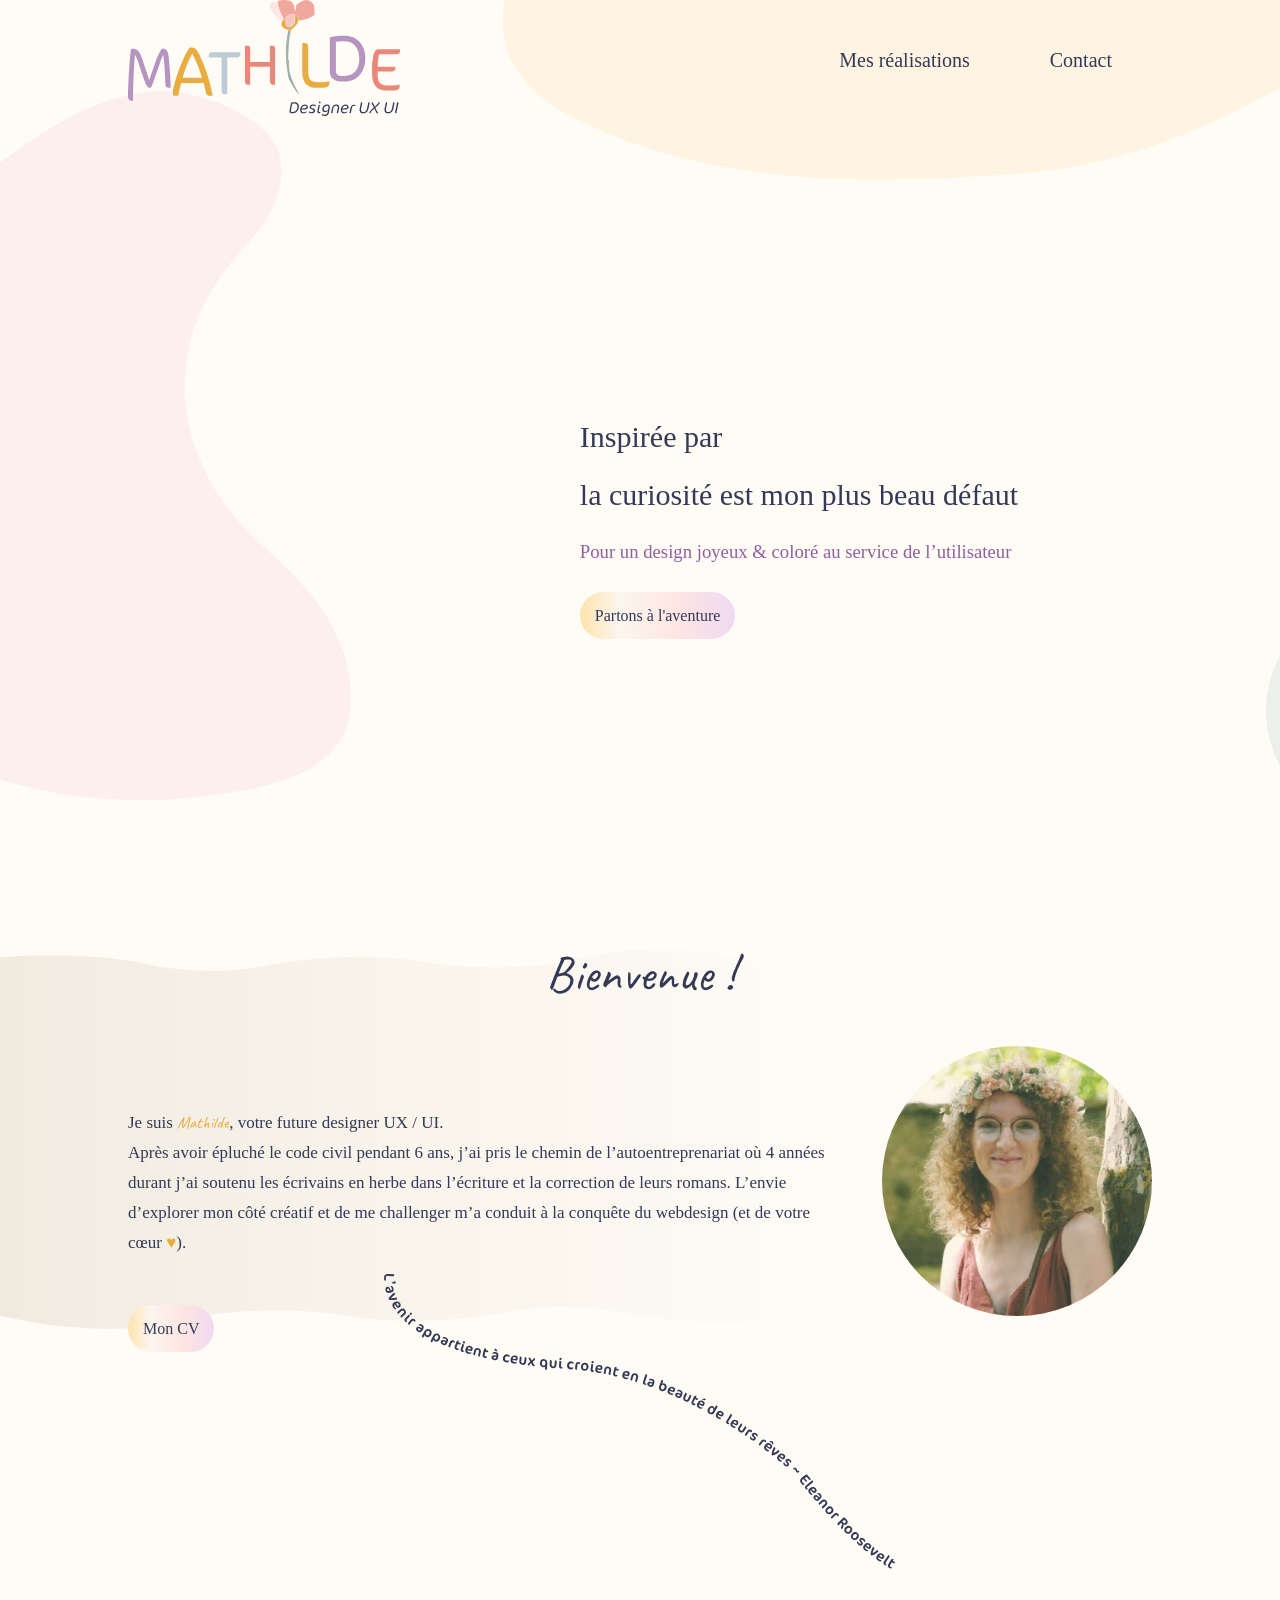
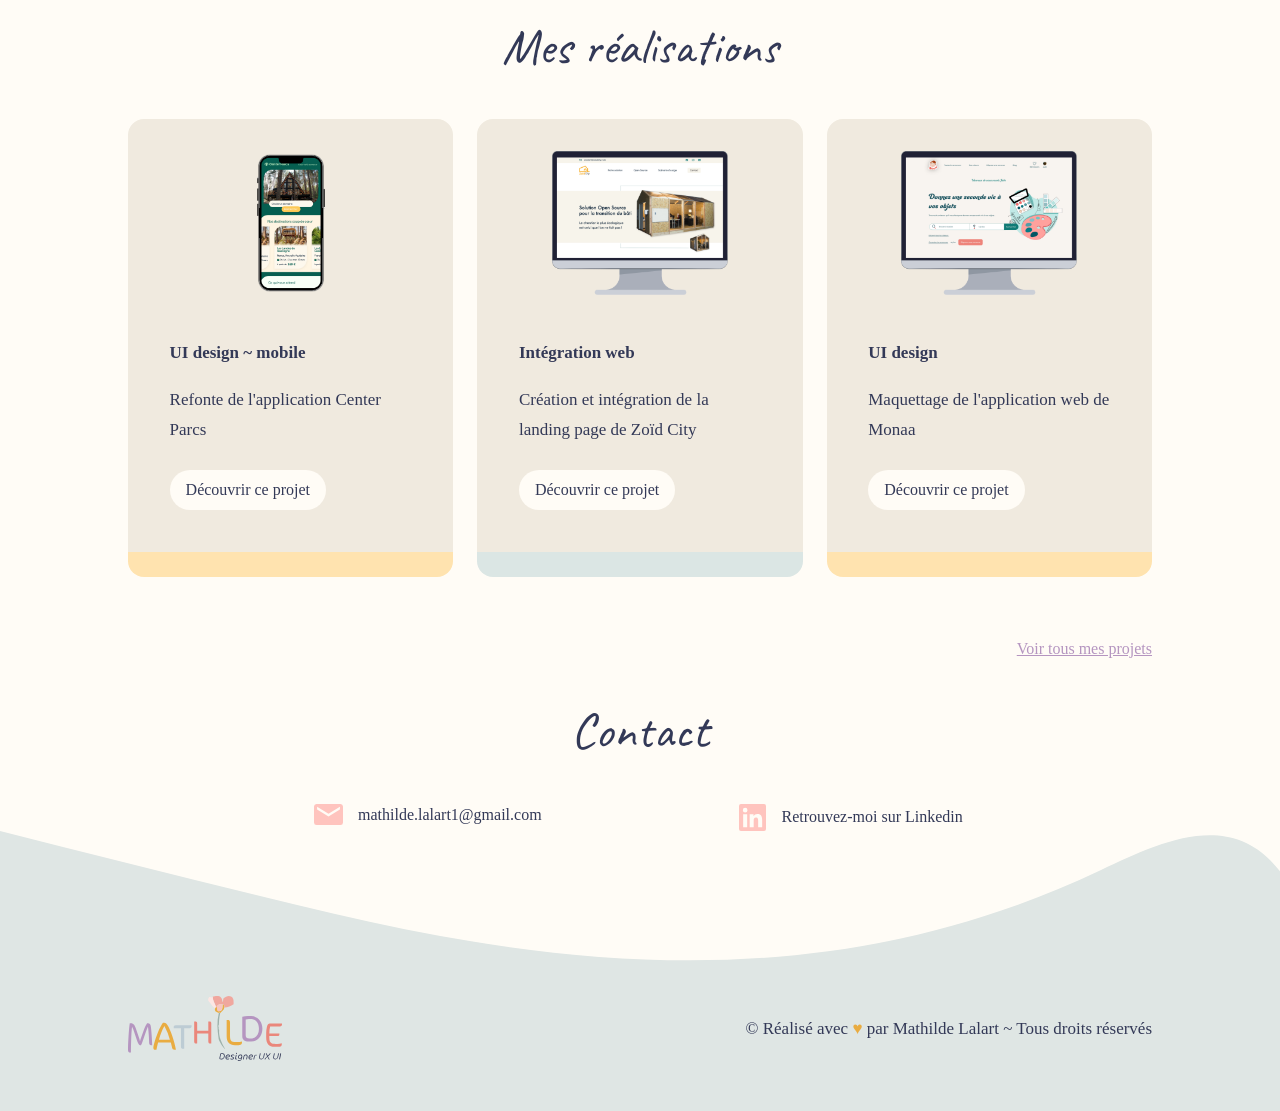
==== index.html @ 8f0af75d "MAJ 12/06" ====
<!DOCTYPE html>
<html lang="fr">

<head>
    <meta charset="UTF-8">
    <meta name="viewport" content="width=device-width, initial-scale=1.0">
    <link rel="stylesheet" href="https://use.typekit.net/kez5ajm.css">
    <link rel="preconnect" href="https://fonts.googleapis.com">
    <link rel="preconnect" href="https://fonts.gstatic.com" crossorigin>
    <link href="https://fonts.googleapis.com/css2?family=Caveat:wght@400;500;600;700&display=swap" rel="stylesheet">
    <link rel="shortcut icon" href="/favicon.ico" type="image/x-icon">
    <link rel="icon" href="/favicon.ico" type="image/x-icon">
    <link rel="stylesheet" href="style.css">
    <title>Mathilde Lalart | UX/UI designer</title>
</head>

<body>

    <section id="header_intro" class="container_padding">
        <header>
            <div>
                <img src="img/Logo.svg" alt="Logo">
            </div>
            <nav>
                <ul id="menu">
                    <li><a href="#realisations">Mes réalisations</a></li>
                    <li><a href="#contact">Contact</a></li>
                </ul>
            </nav>
        </header>

        <div id="intro">
            <div>
                <img id="img_aleatoire" src="" alt="">
            </div>

            <div>
                <h2>Inspirée par
                    <div class="mots_vertical">
                        <span>la nature,</span>
                        <span>mes proches,</span>
                        <span>la mer,</span>
                        <span>mes lectures,</span>
                    </div>
                </h2>
                <h2>la curiosité est mon plus beau défaut</h2>
                <h3>Pour un design joyeux & coloré au service de l’utilisateur</h3>
                <a class="button_main" href="#bienvenue">Partons à l'aventure</a>
            </div>
        </div>
    </section>

    <main>
        <section id="container_presentation">
            <div class="container_padding">
                <h1 id="bienvenue">Bienvenue !</h1>
                <div id="presentation">
                    <div>
                        <p>Je suis <span>Mathilde</span>, votre future designer UX / UI. <br> Après avoir
                            épluché le code civil
                            pendant 6
                            ans, j’ai pris le chemin de l’autoentreprenariat où 4 années durant j’ai soutenu les
                            écrivains
                            en
                            herbe
                            dans l’écriture et la correction de leurs romans. L’envie d’explorer mon côté créatif et
                            de
                            me
                            challenger m’a conduit à la conquête du webdesign (et de votre cœur <span>♥</span>).</p>
                    </div>

                    <div>
                        <img src="img/PPMathilde.svg" alt="photo de profil">
                    </div>

                </div>

                <div>
                    <a class="button_main" href="img/CV_Mathilde_Lalart.pdf">Mon CV</a>
                </div>
            </div>
        </section>

        <section id="citation" class="container_padding">
            <img src="img/Citation.svg" alt="">
        </section>

        <section class="container_padding">
            <h1 id="realisations">Mes réalisations</h1>
            <div class="cards">
                <div class="card card1">
                    <img class="mockup" src="./img/Center_parcs/mockup.png" alt="">
                    <div class="card-content">
                        <div>
                            <p class="titre">UI design ~ mobile</p>
                            <p>Refonte de l'application Center Parcs</p>
                        </div>
                        <a class="button_discover" href="Center_parcs.html">Découvrir ce projet</a>
                    </div>
                </div>

                <div class="card card2">
                    <img class="mockup" src="./img/zoidcity/mockup.png" alt="">
                    <div class="card-content">
                        <div>
                            <p class="titre">Intégration web</p>
                            <p>Création et intégration de la landing page de Zoïd City</p>
                        </div>
                        <a class="button_discover" href="zoid_city.html">Découvrir ce projet</a>
                    </div>
                </div>

                <div class="card card3">
                    <img class="mockup" src="./img/Monaa/mockup.png" alt="">
                    <div class="card-content">
                        <div>
                            <p class="titre">UI design</p>
                            <p>Maquettage de l'application web de Monaa</p>
                        </div>
                        <a class="button_discover" href="monaa.html">Découvrir ce projet</a>
                    </div>
                </div>
            </div>

            <div class="button_allprojects">
                <a href="mesrealisations.html" target="_blank">Voir tous mes projets <img class="arrows"
                        src="img/icons/Chevrons.svg" alt="arrows"></a>
            </div>
        </section>

        <section class="container_padding">
            <h1>Contact</h1>
            <div id="contact">
                <div>
                    <a class="contacter" href="mailto:mathilde.lalart1@gmail.com">
                        <img class="icons" src="img/icons/mail_icon.svg" alt="icone mail">
                        mathilde.lalart1@gmail.com</a>
                </div>
                <div>
                    <a class="contacter" href="https://www.linkedin.com/in/mathilde-lalart"> <img class="icons"
                            src="img/icons/linkedin_icon.svg" alt="icone linkedin">Retrouvez-moi sur Linkedin</a>
                </div>
            </div>
        </section>
    </main>

    <footer class="container_padding">
        <div id="footer">
            <img id="logo_footer" src="img/Logo.svg" alt="Logo">
            <p>&copy; Réalisé avec <span>♥</span> par Mathilde Lalart ~ Tous droits réservés</p>
        </div>
    </footer>

    <script src="animation.js"></script>
</body>

</html>
---- style.css ----
@charset "UTF-8";
/***** VARIABLES *****/
/***** BASE *****/
h1 {
  font-family: "Caveat";
  font-weight: 300;
  font-size: 50px;
  color: #333957;
  text-align: center;
}

p {
  font-family: "ff-cocon-pro";
  font-weight: 300;
  font-size: 17px;
  line-height: 30px;
}

h2 {
  color: #333957;
  font-family: "ff-cocon-pro";
  font-weight: 300;
  font-size: 30px;
}

h3 {
  color: #9060A0;
  font-family: "ff-cocon-pro";
  font-weight: 300;
  line-height: 30px;
  margin-bottom: 40px;
}

span {
  color: #E9AC41;
  font-family: "Caveat";
  font-weight: 300;
}

a {
  text-decoration: none;
  color: #333957;
}
ahover {
  color: #E9AC41;
}

/*Paramètres temps animation des images */
/***** BODY *****/
html {
  scroll-behavior: smooth;
}

body {
  background-color: #FFFCF6;
  color: #333957;
  font-family: "ff-cocon-pro";
  font-weight: 300;
  margin: 0;
}

.container_padding {
  padding-left: 10%;
  padding-right: 10%;
}

/***** BOUTONS *****/
/***** bouton principal (Partons à l'aventure, Mon CV) *****/
.button_main {
  background: linear-gradient(90deg, rgb(255, 227, 175) 0%, rgb(251, 246, 238) 26%, rgb(255, 229, 226) 63%, rgb(238, 218, 242) 100%);
  padding: 15px;
  border-radius: 80px;
  color: #333957;
  text-decoration: none;
}

/***** bouton secondaire: découvrir ce projet (présent sur chaque card - home et page réalisations) *****/
.button_discover {
  background: #FFFCF6;
  border-radius: 80px;
  color: #333957;
  text-decoration: none;
  padding: 0.7rem 1rem;
}
.button_discover:hover {
  background-color: #9DB1AA;
  color: #FAF6EF;
  transition: background-color 0.4s;
}

/***** bouton tertiaire : voir le prototype *****/
.button_tertiary {
  background-color: #FAF6EF;
  border-radius: 80px;
  padding: 0px 30px;
  color: #333957;
  text-decoration: none;
}
.button_tertiary #eye {
  vertical-align: middle;
}
.button_tertiary:hover {
  background-color: #9DB1AA;
  color: #FAF6EF;
  transition: background-color 0.4s;
}

/***** bouton spécial : tous les projets *****/
.button_allprojects {
  margin-top: 30px;
  text-align: end;
}
.button_allprojects a {
  color: #b595c0;
  text-decoration: underline;
  display: inline-block;
  vertical-align: middle;
  position: relative;
}
.button_allprojects .arrows {
  position: absolute;
  top: 50%;
  transform: translateY(-50%);
  opacity: 0;
  transition: opacity 0.3s ease;
  z-index: 1;
  width: 15%;
}
.button_allprojects:hover a {
  color: #333957;
}
.button_allprojects:hover a .arrows {
  opacity: 1;
}

/***** HEADER : valable pour toutes les pages du portfolio *****/
header {
  display: flex;
  justify-content: space-between;
  align-items: center;
  height: 120px;
}
header img {
  width: 70%;
}
header #menu {
  display: flex;
  list-style: none;
  padding: 0;
  margin: 0;
}
header li {
  margin: 40px;
  font-family: "ff-cocon-pro";
  font-weight: 300;
  font-size: 20px;
}

#header_intro {
  background-image: url(./img/Fond_bulles.svg);
  background-repeat: no-repeat;
  background-size: cover;
  height: 100vh;
  display: flex;
  flex-direction: column;
}
#header_intro #intro {
  display: flex;
  align-items: center;
  justify-content: space-around;
  gap: 50px;
  flex-grow: 1;
}
#header_intro #intro img {
  width: 90%;
}

/***** PAGE ACCUEIL *****/
.mots_vertical {
  display: inline;
  text-indent: 8px;
}
.mots_vertical span {
  animation: topToBottom 9s linear infinite 0s;
  -ms-animation: topToBottom 9s linear infinite 0s;
  -webkit-animation: topToBottom 9s linear infinite 0s;
  opacity: 0;
  overflow: hidden;
  position: absolute;
}
.mots_vertical span:nth-child(2) {
  animation-delay: 2.25s;
  -ms-animation-delay: 2.25s;
  -webkit-animation-delay: 2.25s;
}
.mots_vertical span:nth-child(3) {
  animation-delay: 4.5s;
  -ms-animation-delay: 4.5s;
  -webkit-animation-delay: 4.5s;
}
.mots_vertical span:nth-child(4) {
  animation-delay: 6.75s;
  -ms-animation-delay: 6.75s;
  -webkit-animation-delay: 6.75s;
}

@keyframes topToBottom {
  0% {
    opacity: 0;
  }
  5% {
    opacity: 0;
    -webkit-transform: translateY(30px);
  }
  10% {
    opacity: 1;
    -webkit-transform: translateY(0px);
  }
  25% {
    opacity: 1;
    -webkit-transform: translateY(0px);
  }
  30% {
    opacity: 0;
    -webkit-transform: translateY(-29px);
  }
  80% {
    opacity: 0;
  }
  100% {
    opacity: 0;
  }
}
/* Section présentation : fond vague, photo de profil, bouton vers CV, texte à propos */
#container_presentation {
  background-image: url("./img/Fond_bienvenue_web.svg");
  background-size: contain;
  background-repeat: no-repeat;
}
#container_presentation img {
  width: 270px;
}
#container_presentation #presentation {
  display: flex;
  align-items: center;
  gap: 40px;
}

/*Section citation*/
#citation {
  width: 40%;
  margin: auto;
  margin-top: -4rem;
}
#citation img {
  width: 100%;
}

/* Section réalisations : les 3 cards avec les projets principaux */
.background {
  background-image: url(./img/background.png);
  background-repeat: no-repeat;
}

.cards {
  display: flex;
  gap: 1.5rem;
}
.cards .card {
  width: calc(33% - 15px);
  background-color: #F0EADF;
  border-radius: 1rem;
  border-bottom: 25px solid #FFE3AF;
  display: flex;
  flex-direction: column;
  padding: 1rem;
  margin-bottom: 2rem;
}
.cards .card .mockup {
  width: 60%;
  margin: auto;
  margin-top: 1rem;
  margin-bottom: 0;
}
.cards .card.card2 {
  border-color: #DBE6E4;
}
.cards .card.card3 {
  border-color: #FFE3AF;
}
.cards .card .card-content {
  margin: 1.6rem;
  gap: 0.5rem;
  display: flex;
  flex-direction: column;
  align-items: flex-start;
}
.cards .card .card-content .titre_icon {
  display: flex;
  align-items: center;
  gap: 0.7rem;
}
.cards .card .card-content .titre {
  display: flex;
  flex-direction: column;
  gap: 0.5rem;
  font-weight: bold;
}

/* CONTACT*/
#contact {
  display: flex;
  justify-content: space-evenly;
}
#contact .icons {
  width: 12%;
  margin-right: 15px;
}
#contact .contacter {
  display: flex;
  align-items: center;
}

/***** PAGE RÉALISATIONS *****/
.card.card4 {
  border-bottom: 25px solid #EEDAF2;
}
.card.card5 {
  border-bottom: 25px solid #FFE3AF;
}
.card.card6 {
  border-bottom: 25px solid #DBE6E4;
}

/***** PAGE PROJET (valable pour les 6 pages projet) *****/
.frontSection {
  display: flex;
  flex-direction: row;
  align-items: center;
  justify-content: space-around;
  gap: 4rem;
  margin-bottom: 5rem;
}
.frontSection .column {
  width: 50%;
  display: flex;
  flex-direction: column;
  gap: 1rem;
}
.frontSection .imgBox {
  display: flex;
  flex-direction: column;
  align-items: center;
  gap: 3rem;
}

#img_container {
  text-align: center;
}
#img_container img {
  width: 80%;
}

.section_row {
  display: flex;
  flex-direction: row;
  align-items: center;
  gap: 3rem;
}
.section_row .section_column {
  display: flex;
  flex-direction: column;
  align-items: center;
}
.section_row .section_column .card_projet {
  background-color: #FAF6EF;
  border-radius: 15px;
  padding: 1rem 2rem;
}
.section_row .section_column .card_projet .titre_projet {
  font-family: "Caveat";
  font-weight: 300;
  color: #9060A0;
}

/***** PROJETS PROCREATE *****/
#procreate {
  display: flex;
  justify-content: center;
  align-items: center;
  width: 50%;
  margin: auto;
}

/***** FOOTER *****/
footer {
  position: relative;
  background-image: url(./img/footer_background.svg);
  background-repeat: no-repeat;
  background-size: cover;
  height: 280px;
}

#footer {
  display: flex;
  justify-content: space-between;
  align-items: center;
  padding-top: 165px;
}

#logo_footer {
  width: 15%;
}/*# sourceMappingURL=style.css.map */
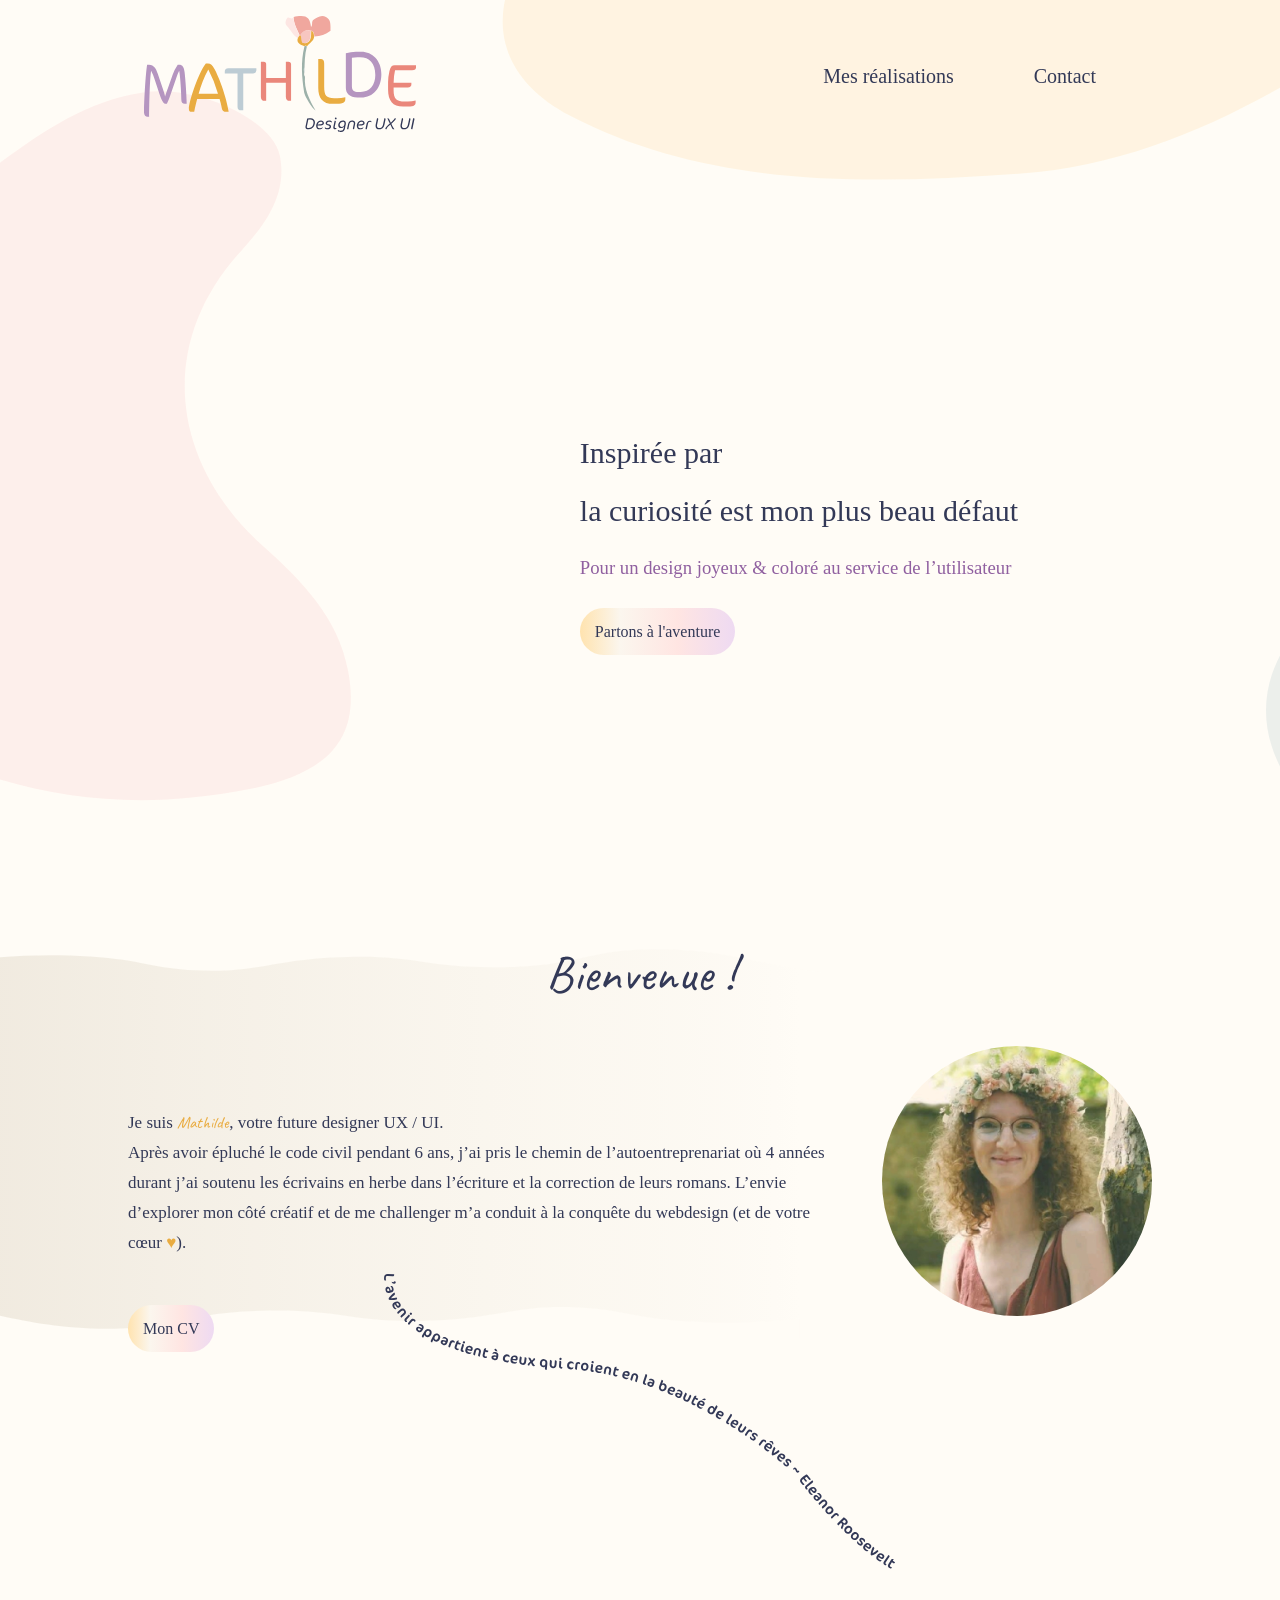
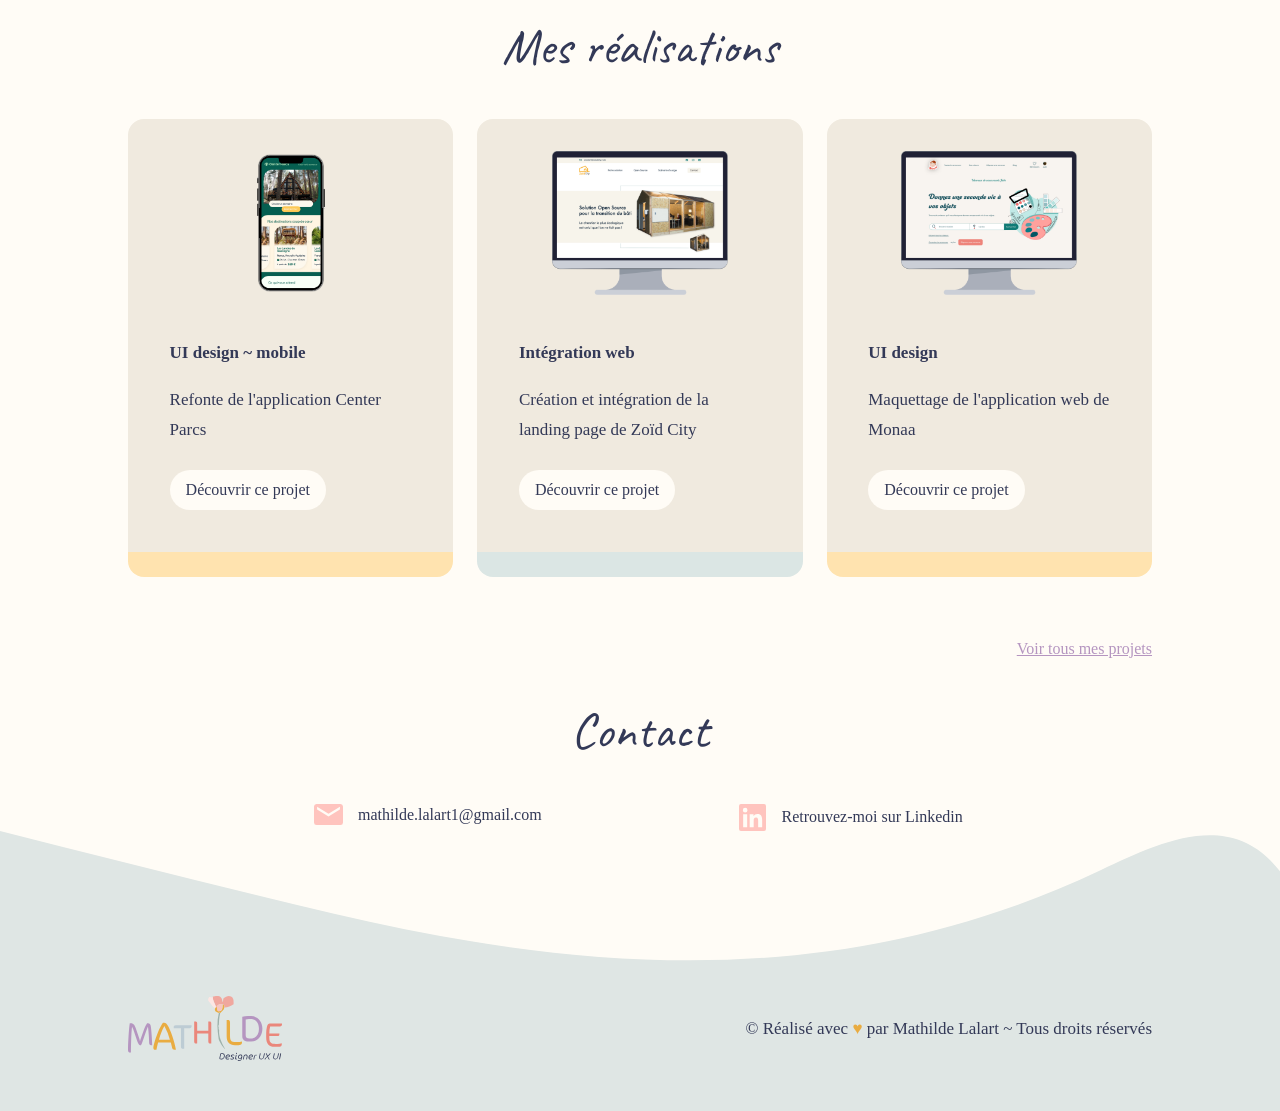
==== commit c213d75a: "maj 21/06" ====
--- a/index.html
+++ b/index.html
@@ -5,11 +5,10 @@
     <meta charset="UTF-8">
     <meta name="viewport" content="width=device-width, initial-scale=1.0">
     <link rel="stylesheet" href="https://use.typekit.net/kez5ajm.css">
-    <link rel="preconnect" href="https://fonts.googleapis.com">
     <link rel="preconnect" href="https://fonts.gstatic.com" crossorigin>
     <link href="https://fonts.googleapis.com/css2?family=Caveat:wght@400;500;600;700&display=swap" rel="stylesheet">
-    <link rel="shortcut icon" href="/favicon.ico" type="image/x-icon">
-    <link rel="icon" href="/favicon.ico" type="image/x-icon">
+    <link rel="shortcut icon" href="img/icons/favicon.ico" type="image/x-icon">
+    <link rel="icon" href="img/icons/favicon.ico" type="image/x-icon">
     <link rel="stylesheet" href="style.css">
     <title>Mathilde Lalart | UX/UI designer</title>
 </head>
--- a/style.css
+++ b/style.css
@@ -139,6 +139,7 @@
   justify-content: space-between;
   align-items: center;
   height: 120px;
+  margin: 1rem;
 }
 header img {
   width: 70%;
@@ -146,7 +147,6 @@
 header #menu {
   display: flex;
   list-style: none;
-  padding: 0;
   margin: 0;
 }
 header li {
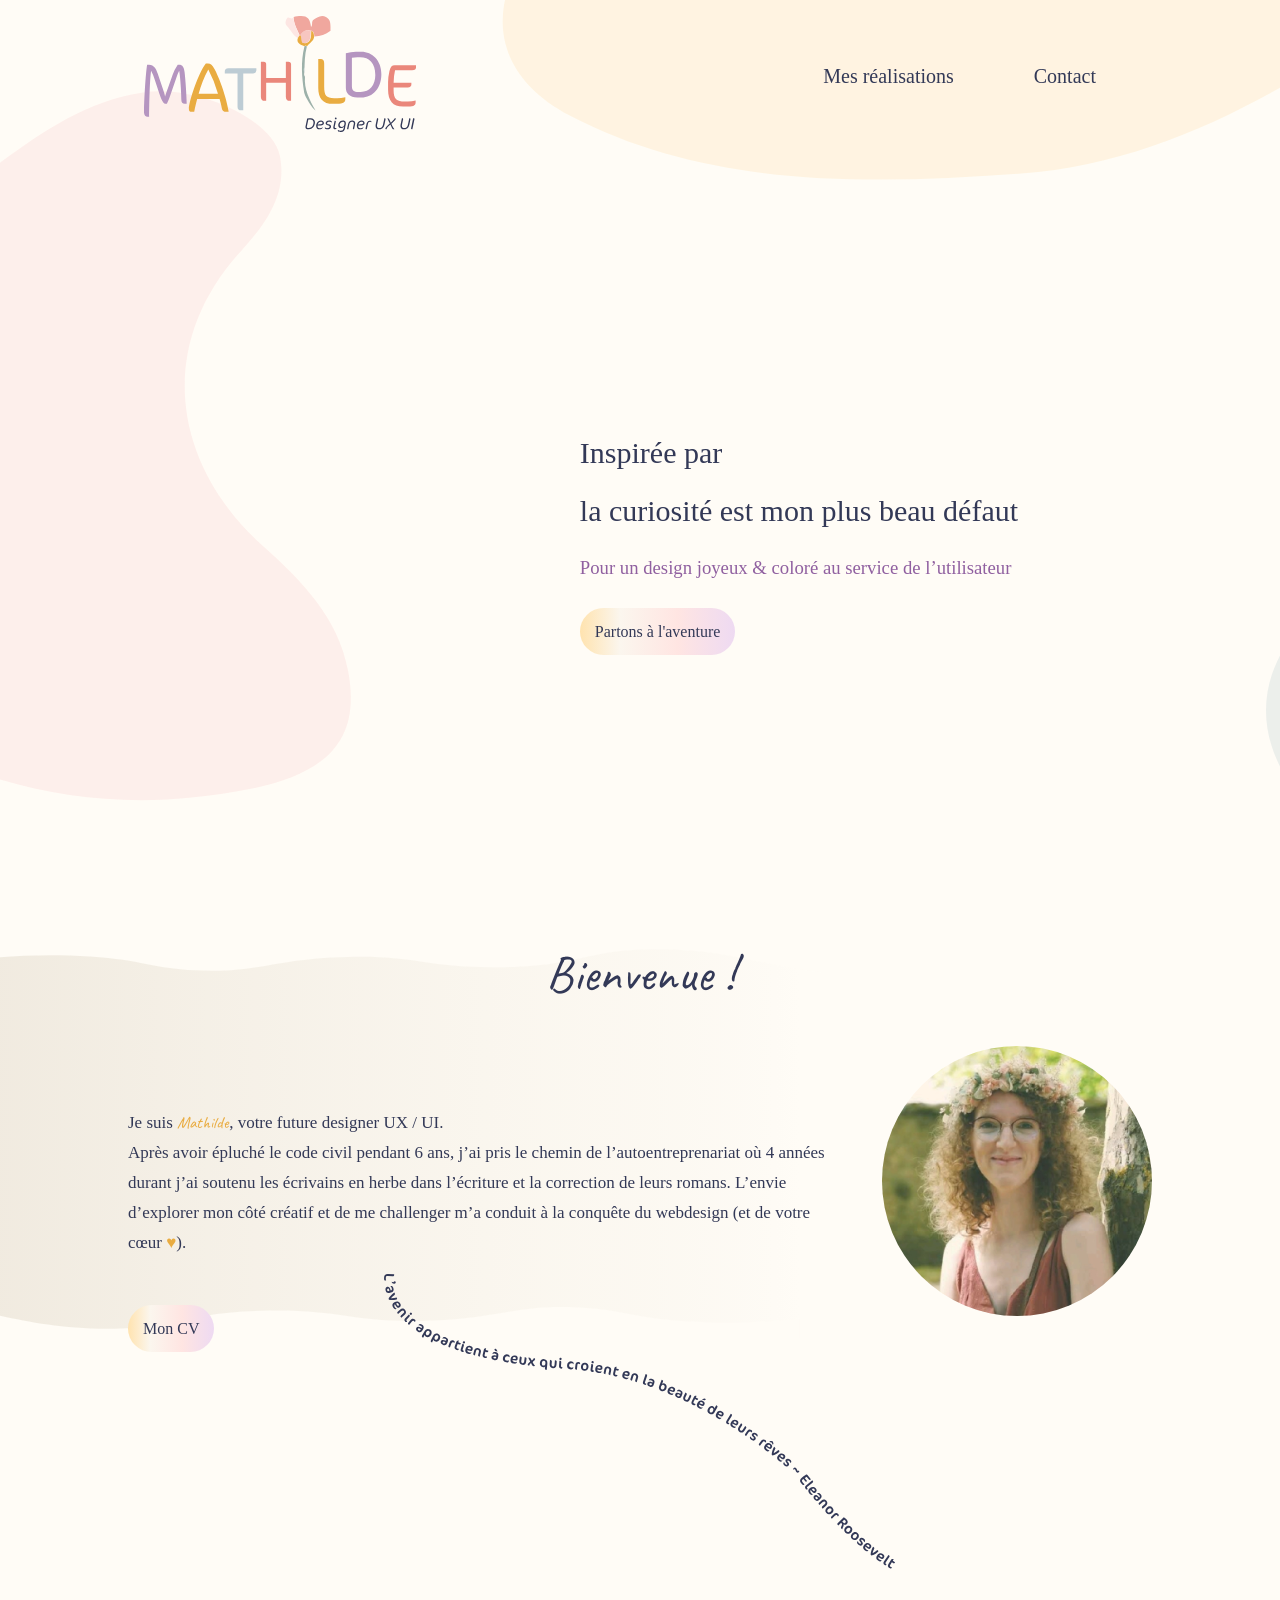
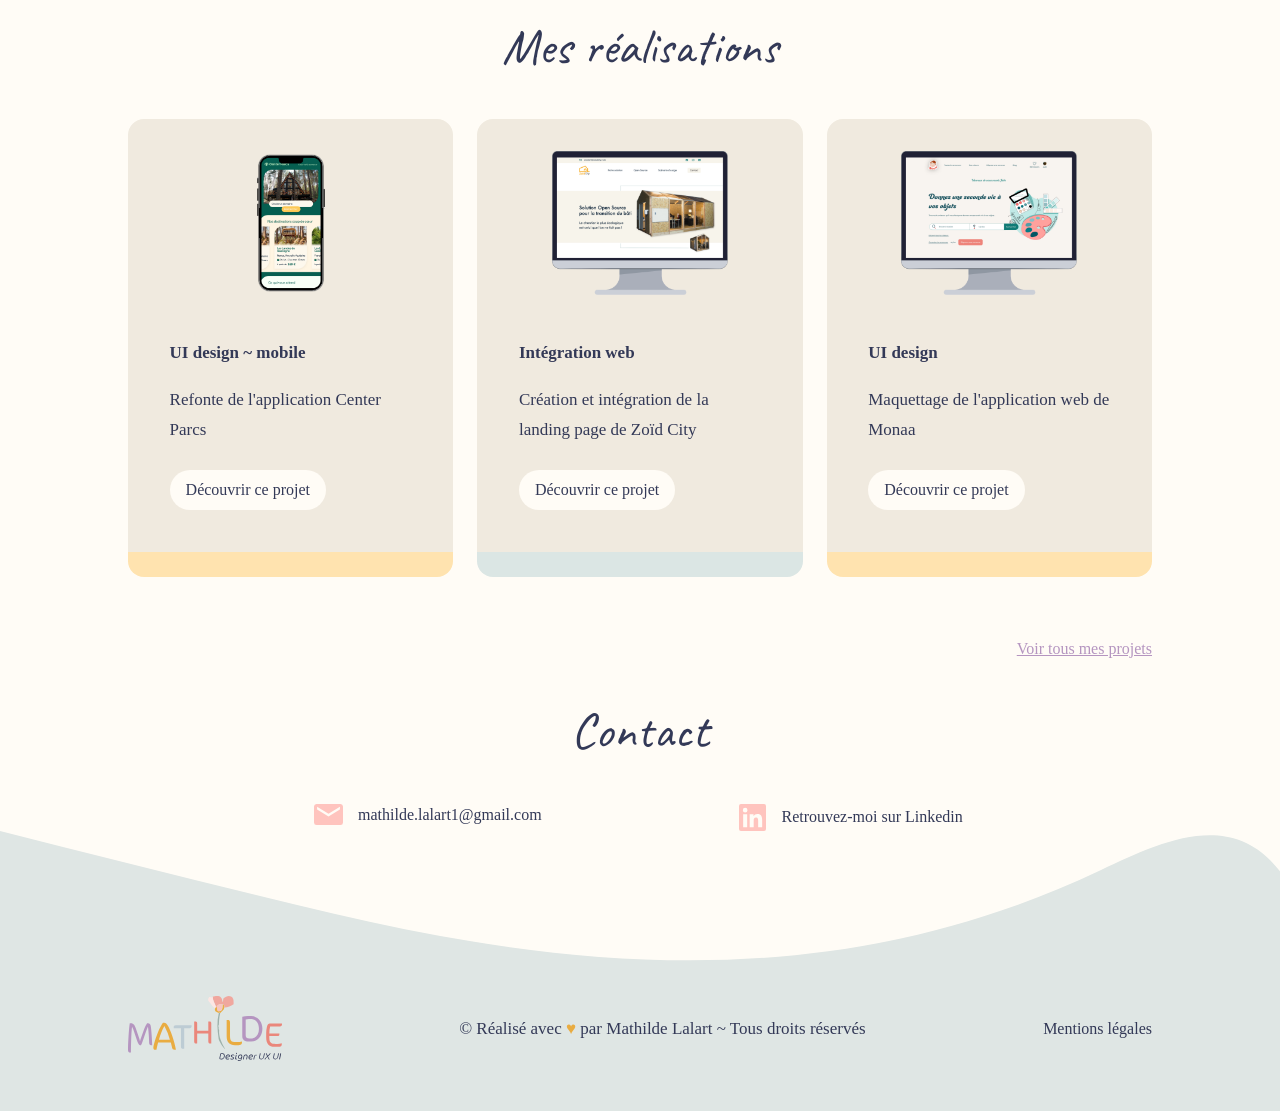
==== commit 09940f9e: "favicon/footer" ====
--- a/index.html
+++ b/index.html
@@ -147,6 +147,7 @@
         <div id="footer">
             <img id="logo_footer" src="img/Logo.svg" alt="Logo">
             <p>&copy; Réalisé avec <span>♥</span> par Mathilde Lalart ~ Tous droits réservés</p>
+            <a href="">Mentions légales</a>
         </div>
     </footer>
 
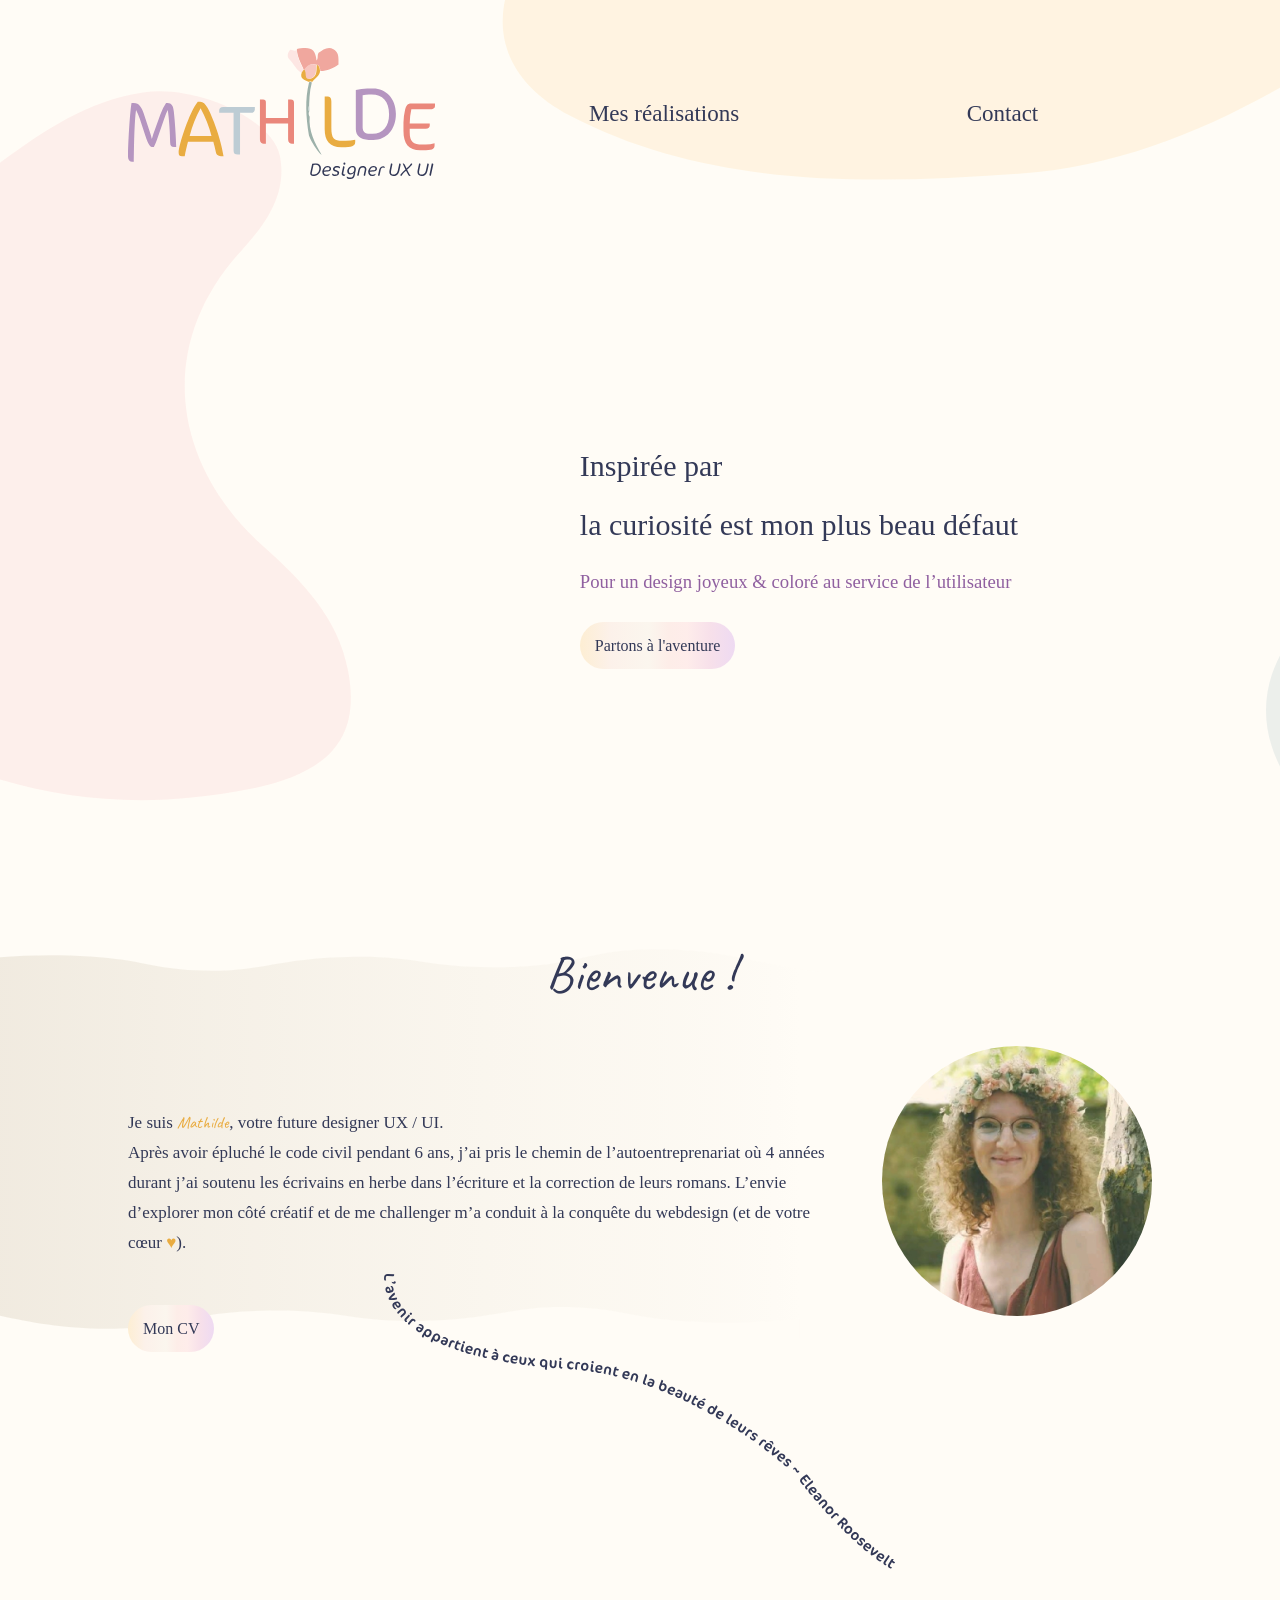
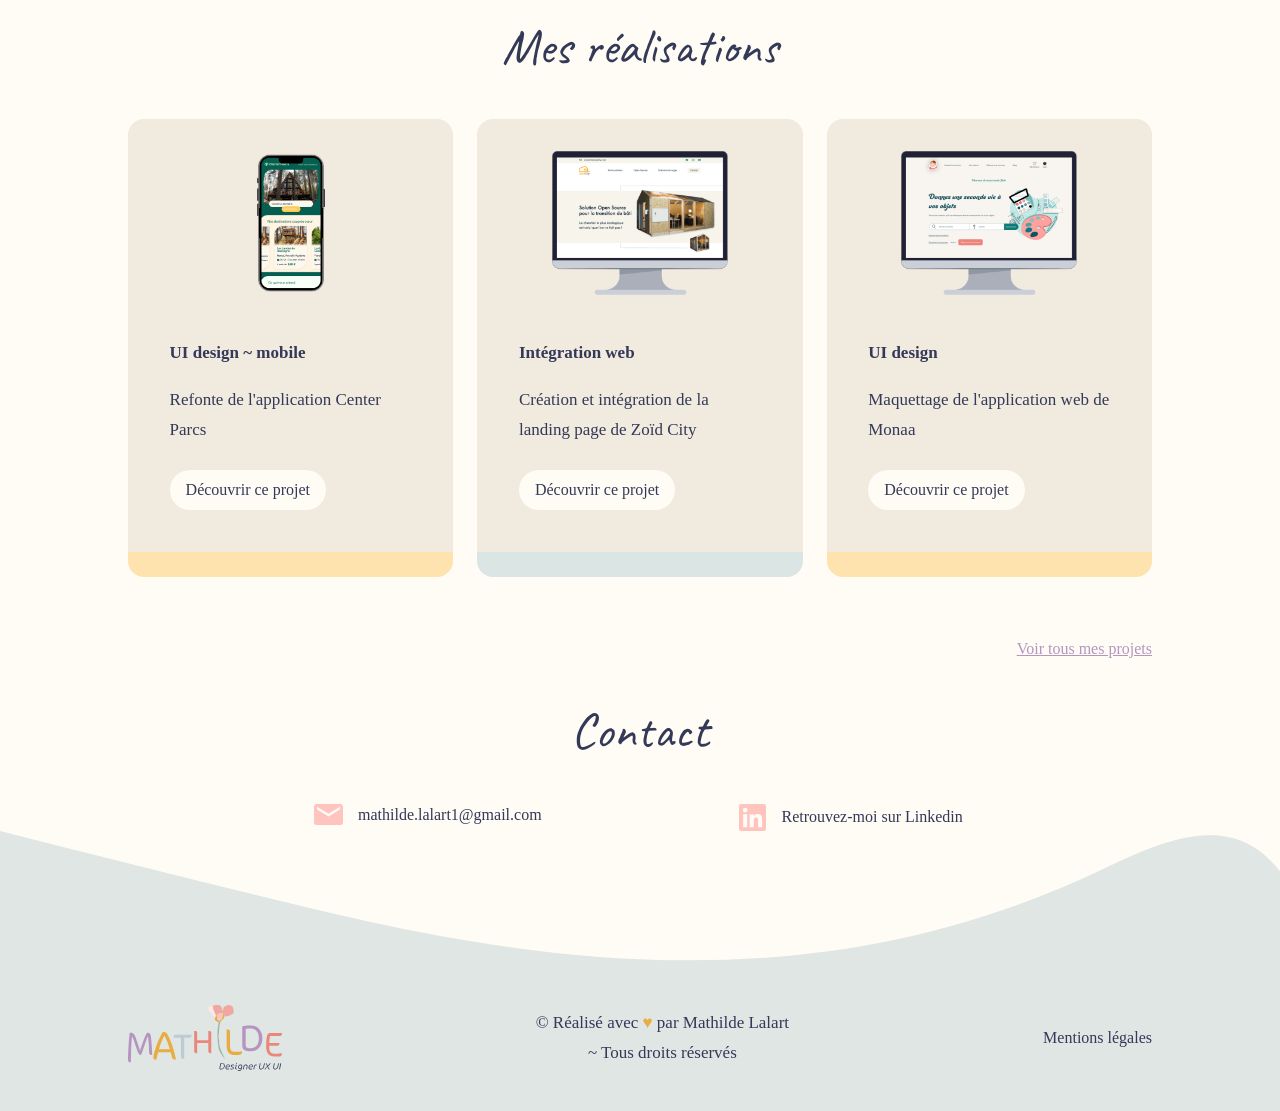
==== commit 16f5eca6: "RESPONSIVE V1" ====
--- a/index.html
+++ b/index.html
@@ -17,14 +17,17 @@
 
     <section id="header_intro" class="container_padding">
         <header>
-            <div>
+            <nav id="nav" class="active">
                 <img src="img/Logo.svg" alt="Logo">
-            </div>
-            <nav>
                 <ul id="menu">
-                    <li><a href="#realisations">Mes réalisations</a></li>
-                    <li><a href="#contact">Contact</a></li>
+                    <li>
+                        <a href="#realisations">Mes réalisations</a>
+                    </li>
+                    <li>
+                        <a href="#contact">Contact</a>
+                    </li>
                 </ul>
+                <div id="icons">&#9776;</div>
             </nav>
         </header>
 
@@ -146,7 +149,7 @@
     <footer class="container_padding">
         <div id="footer">
             <img id="logo_footer" src="img/Logo.svg" alt="Logo">
-            <p>&copy; Réalisé avec <span>♥</span> par Mathilde Lalart ~ Tous droits réservés</p>
+            <p>&copy; Réalisé avec <span>♥</span> par Mathilde Lalart <br>~ Tous droits réservés</p>
             <a href="">Mentions légales</a>
         </div>
     </footer>
--- a/style.css
+++ b/style.css
@@ -41,8 +41,9 @@
   text-decoration: none;
   color: #333957;
 }
-ahover {
+a:hover {
   color: #E9AC41;
+  text-decoration: underline;
 }
 
 /*Paramètres temps animation des images */
@@ -67,10 +68,16 @@
 /***** BOUTONS *****/
 /***** bouton principal (Partons à l'aventure, Mon CV) *****/
 .button_main {
-  background: linear-gradient(90deg, rgb(255, 227, 175) 0%, rgb(251, 246, 238) 26%, rgb(255, 229, 226) 63%, rgb(238, 218, 242) 100%);
+  background: linear-gradient(90deg, rgb(253, 238, 211) 0%, rgb(252, 241, 234) 20%, rgb(251, 246, 238) 44%, rgb(253, 237, 232) 57%, rgba(254, 236, 234, 0.97) 69%, rgb(247, 224, 234) 84%, rgb(238, 218, 242) 100%);
   padding: 15px;
   border-radius: 80px;
   color: #333957;
+  text-decoration: none;
+}
+.button_main:hover {
+  background: linear-gradient(90deg, rgb(252, 241, 234) 0%, rgb(248, 226, 232) 50%, rgb(238, 218, 242) 100%);
+  color: #333957;
+  transition: background-color 0.4s;
   text-decoration: none;
 }
 
@@ -86,6 +93,7 @@
   background-color: #9DB1AA;
   color: #FAF6EF;
   transition: background-color 0.4s;
+  text-decoration: none;
 }
 
 /***** bouton tertiaire : voir le prototype *****/
@@ -134,26 +142,50 @@
 }
 
 /***** HEADER : valable pour toutes les pages du portfolio *****/
-header {
+header #nav {
   display: flex;
   justify-content: space-between;
   align-items: center;
-  height: 120px;
-  margin: 1rem;
-}
-header img {
+  font-family: "ff-cocon-pro";
+  font-weight: 300;
+  font-size: calc(0.4rem + 1.3vw);
+  margin-top: 3rem;
+}
+header #nav img {
+  width: 30%;
+}
+header #nav #menu {
+  display: flex;
+  justify-content: space-around;
+  list-style: none;
   width: 70%;
 }
-header #menu {
-  display: flex;
-  list-style: none;
-  margin: 0;
-}
-header li {
-  margin: 40px;
-  font-family: "ff-cocon-pro";
-  font-weight: 300;
-  font-size: 20px;
+@media (max-width: 650px) {
+  header #nav #menu {
+    position: fixed;
+    left: -100%;
+    top: 5%;
+    margin: 0;
+    flex-direction: column;
+    background: #FFFCF6;
+    text-align: center;
+    transition: 0.25s;
+  }
+  header #nav li {
+    padding: 3px;
+  }
+  header #nav li:hover {
+    color: #E9AC41;
+  }
+}
+header #nav #icons {
+  cursor: pointer;
+  display: none;
+}
+@media (max-width: 650px) {
+  header #nav #icons {
+    display: block;
+  }
 }
 
 #header_intro {
@@ -306,6 +338,19 @@
   gap: 0.5rem;
   font-weight: bold;
 }
+@media (max-width: 650px) {
+  .cards {
+    display: flex;
+    flex-direction: column;
+    align-items: center;
+  }
+  .cards .card {
+    width: 75%;
+  }
+  .cards .card .mockup {
+    width: 100%;
+  }
+}
 
 /* CONTACT*/
 #contact {
@@ -319,6 +364,14 @@
 #contact .contacter {
   display: flex;
   align-items: center;
+}
+@media (max-width: 650px) {
+  #contact {
+    display: flex;
+    flex-direction: column;
+    align-items: center;
+    gap: 2rem;
+  }
 }
 
 /***** PAGE RÉALISATIONS *****/
@@ -394,20 +447,30 @@
 
 /***** FOOTER *****/
 footer {
-  position: relative;
   background-image: url(./img/footer_background.svg);
   background-repeat: no-repeat;
   background-size: cover;
   height: 280px;
 }
-
-#footer {
+footer #footer {
   display: flex;
   justify-content: space-between;
   align-items: center;
-  padding-top: 165px;
-}
-
-#logo_footer {
+  padding-top: 10rem;
+}
+footer #footer p {
+  text-align: center;
+}
+footer #footer #logo_footer {
   width: 15%;
+}
+@media (max-width: 650px) {
+  footer #footer {
+    display: flex;
+    flex-direction: column;
+    padding-top: 6rem;
+  }
+  footer #footer #logo_footer {
+    width: 25%;
+  }
 }/*# sourceMappingURL=style.css.map */
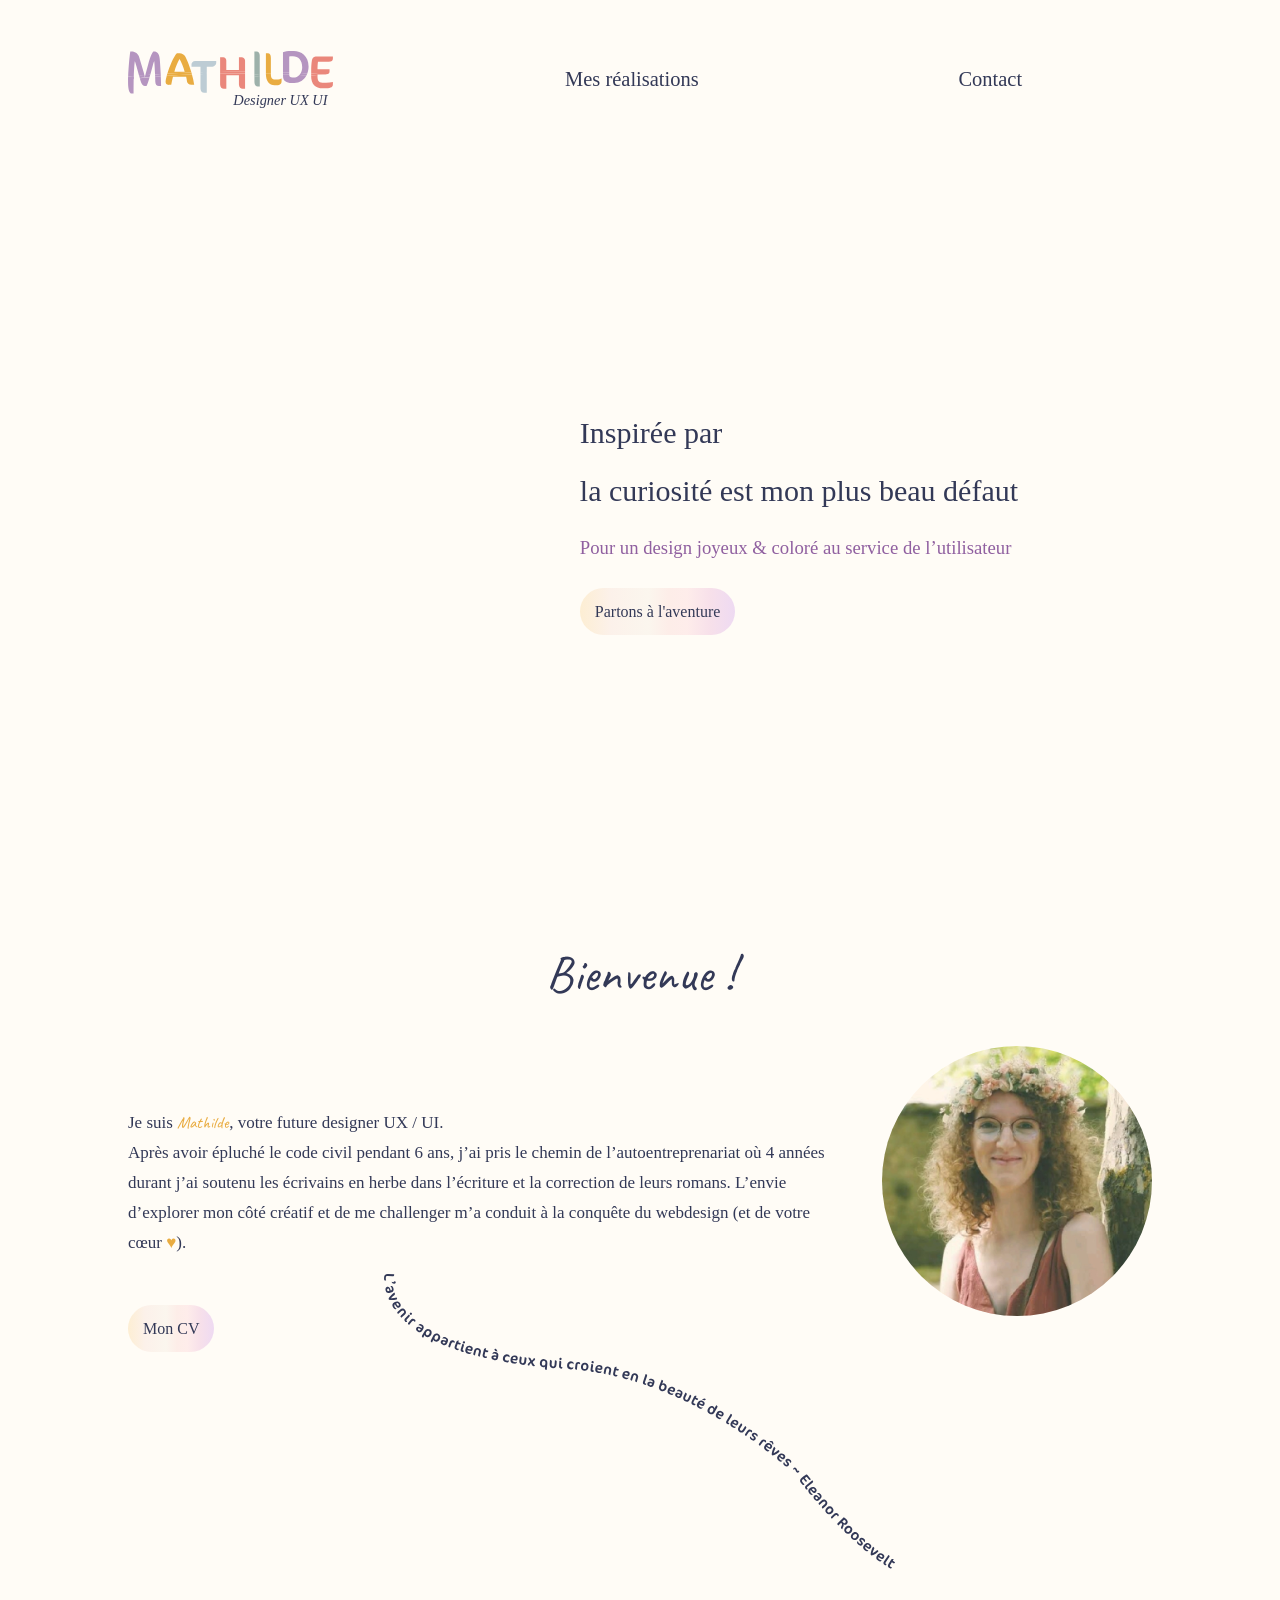
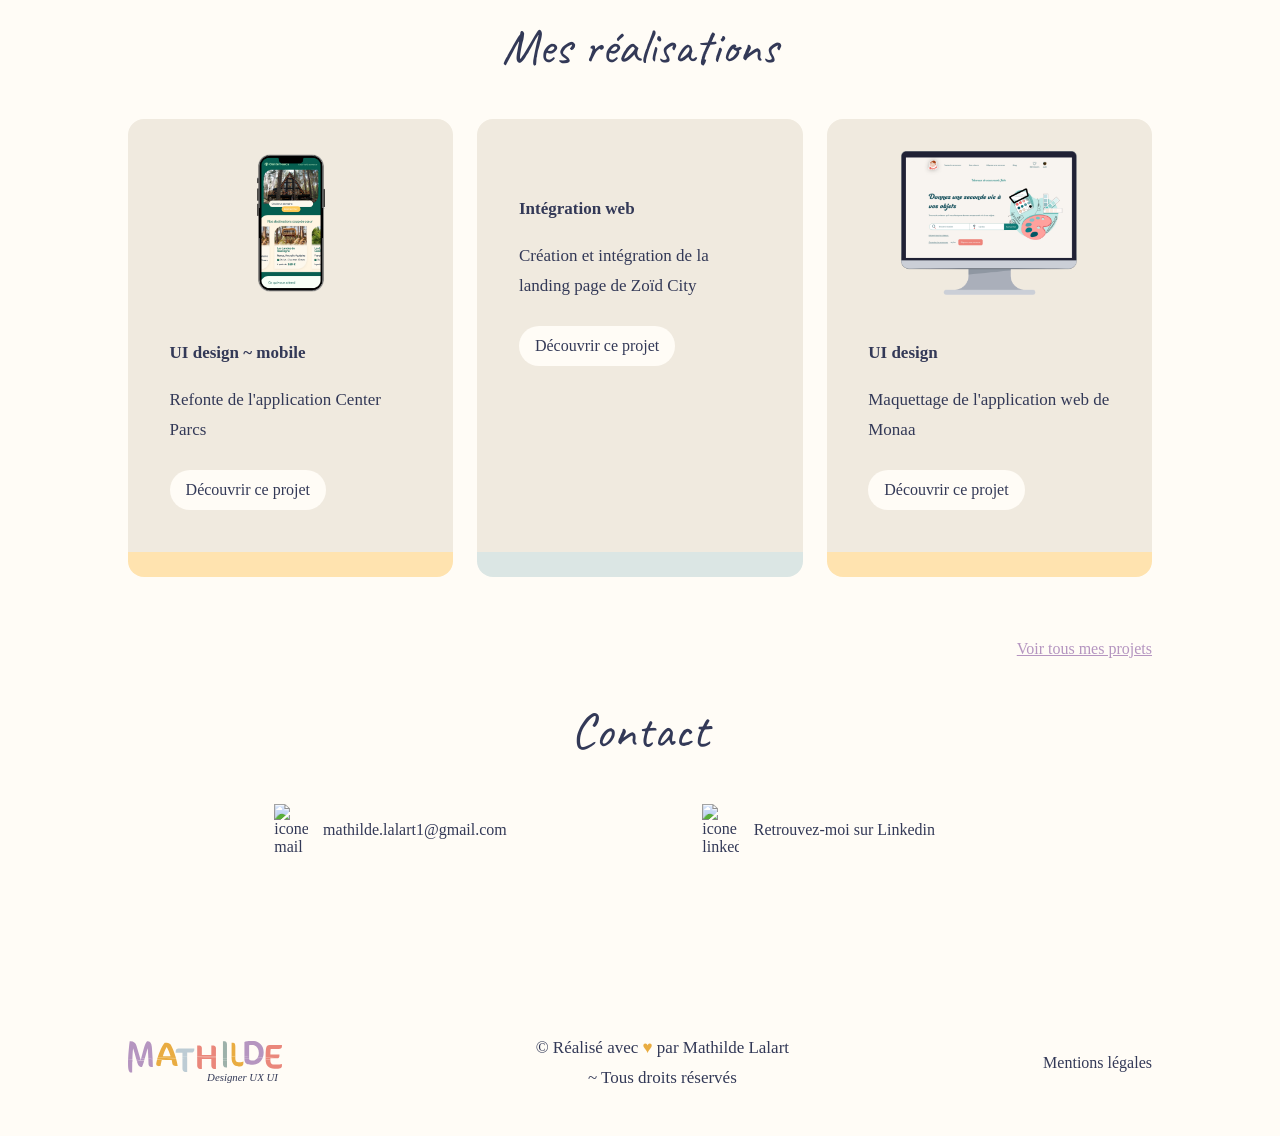
==== commit fb909572: "MAJ" ====
--- a/index.html
+++ b/index.html
@@ -18,7 +18,7 @@
     <section id="header_intro" class="container_padding">
         <header>
             <nav id="nav" class="active">
-                <img src="img/Logo.svg" alt="Logo">
+                <img src="ressources/Commun/Logo.svg" alt="Logo">
                 <ul id="menu">
                     <li>
                         <a href="#realisations">Mes réalisations</a>
@@ -72,26 +72,26 @@
                     </div>
 
                     <div>
-                        <img src="img/PPMathilde.svg" alt="photo de profil">
+                        <img src="ressources/Commun/PPMathilde.svg" alt="photo de profil">
                     </div>
 
                 </div>
 
                 <div>
-                    <a class="button_main" href="img/CV_Mathilde_Lalart.pdf">Mon CV</a>
+                    <a class="button_main" href="ressources/Documents/CV_Mathilde_Lalart.pdf">Mon CV</a>
                 </div>
             </div>
         </section>
 
         <section id="citation" class="container_padding">
-            <img src="img/Citation.svg" alt="">
+            <img src="ressources/Commun/Citation.svg" alt="">
         </section>
 
         <section class="container_padding">
             <h1 id="realisations">Mes réalisations</h1>
             <div class="cards">
                 <div class="card card1">
-                    <img class="mockup" src="./img/Center_parcs/mockup.png" alt="">
+                    <img class="mockup" src="ressources/Center Parcs/mockup.png" alt="">
                     <div class="card-content">
                         <div>
                             <p class="titre">UI design ~ mobile</p>
@@ -102,7 +102,7 @@
                 </div>
 
                 <div class="card card2">
-                    <img class="mockup" src="./img/zoidcity/mockup.png" alt="">
+                    <img class="mockup" src="ressources/ZoïdCity/mockup.png" alt="">
                     <div class="card-content">
                         <div>
                             <p class="titre">Intégration web</p>
@@ -113,7 +113,7 @@
                 </div>
 
                 <div class="card card3">
-                    <img class="mockup" src="./img/Monaa/mockup.png" alt="">
+                    <img class="mockup" src="ressources/Monaa/mockup.png" alt="">
                     <div class="card-content">
                         <div>
                             <p class="titre">UI design</p>
@@ -126,7 +126,7 @@
 
             <div class="button_allprojects">
                 <a href="mesrealisations.html" target="_blank">Voir tous mes projets <img class="arrows"
-                        src="img/icons/Chevrons.svg" alt="arrows"></a>
+                        src="ressources/Commun/" alt="arrows"></a>
             </div>
         </section>
 
@@ -148,7 +148,7 @@
 
     <footer class="container_padding">
         <div id="footer">
-            <img id="logo_footer" src="img/Logo.svg" alt="Logo">
+            <img id="logo_footer" src="ressources/Commun/Logo.svg" alt="Logo">
             <p>&copy; Réalisé avec <span>♥</span> par Mathilde Lalart <br>~ Tous droits réservés</p>
             <a href="">Mentions légales</a>
         </div>
--- a/style.css
+++ b/style.css
@@ -148,11 +148,11 @@
   align-items: center;
   font-family: "ff-cocon-pro";
   font-weight: 300;
-  font-size: calc(0.4rem + 1.3vw);
+  font-size: calc(0.4rem + 1.1vw);
   margin-top: 3rem;
 }
 header #nav img {
-  width: 30%;
+  width: 20%;
 }
 header #nav #menu {
   display: flex;
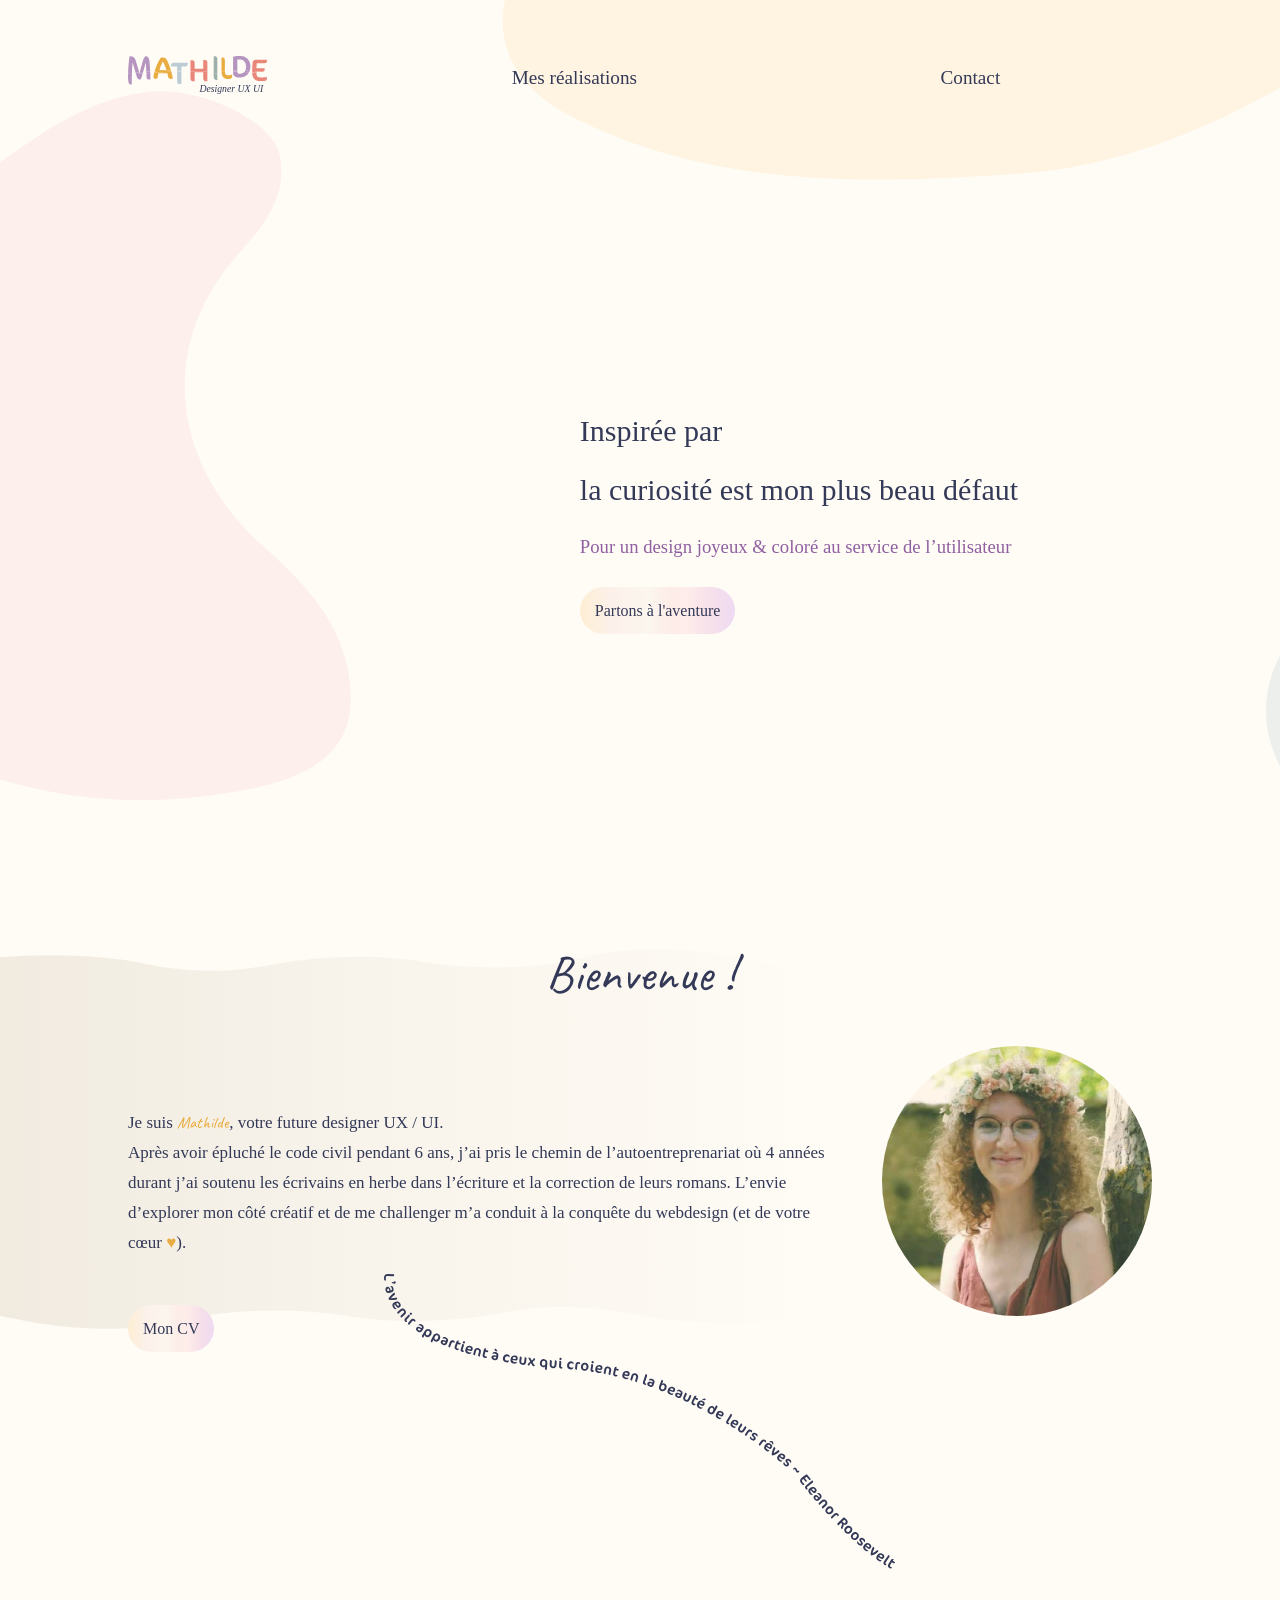
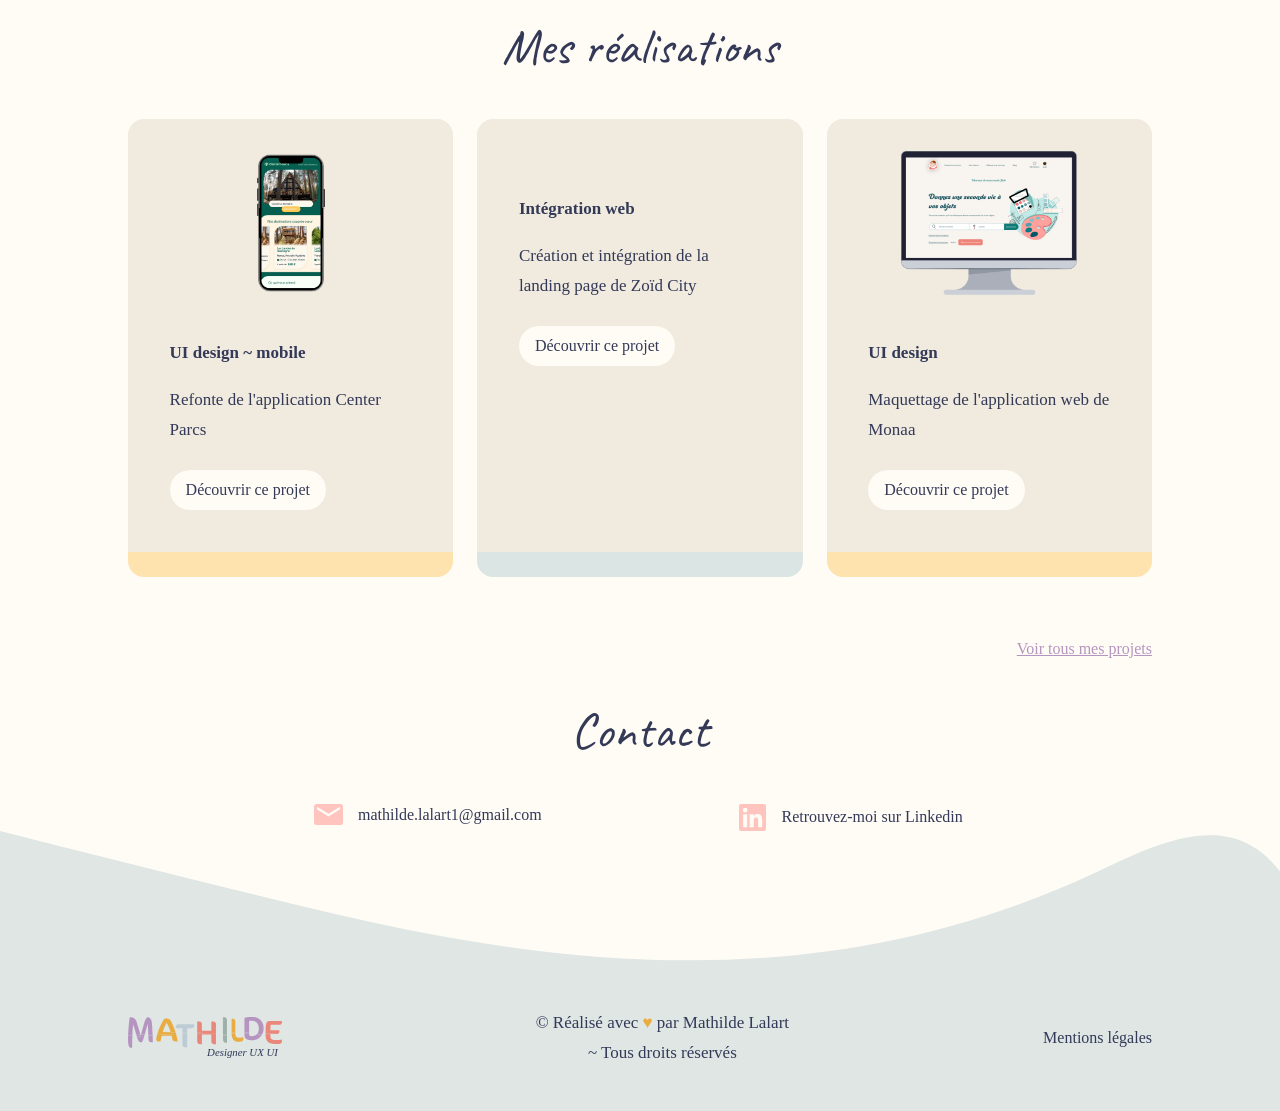
==== commit 326b1a19: "MAJ" ====
--- a/index.html
+++ b/index.html
@@ -7,8 +7,8 @@
     <link rel="stylesheet" href="https://use.typekit.net/kez5ajm.css">
     <link rel="preconnect" href="https://fonts.gstatic.com" crossorigin>
     <link href="https://fonts.googleapis.com/css2?family=Caveat:wght@400;500;600;700&display=swap" rel="stylesheet">
-    <link rel="shortcut icon" href="img/icons/favicon.ico" type="image/x-icon">
-    <link rel="icon" href="img/icons/favicon.ico" type="image/x-icon">
+    <link rel="shortcut icon" href="ressources/icones/favicon.ico" type="image/x-icon">
+    <link rel="icon" href="ressources/icones/favicon.ico" type="image/x-icon">
     <link rel="stylesheet" href="style.css">
     <title>Mathilde Lalart | UX/UI designer</title>
 </head>
@@ -16,18 +16,17 @@
 <body>
 
     <section id="header_intro" class="container_padding">
+
         <header>
             <nav id="nav" class="active">
-                <img src="ressources/Commun/Logo.svg" alt="Logo">
+                <a href="index.html">
+                    <img src="ressources/Commun/Logo.svg" alt="Logo">
+                </a>
+            <nav>
                 <ul id="menu">
-                    <li>
-                        <a href="#realisations">Mes réalisations</a>
-                    </li>
-                    <li>
-                        <a href="#contact">Contact</a>
-                    </li>
+                    <li><a href="mesrealisations.html">Mes réalisations</a></li>
+                    <li><a href="#contact">Contact</a></li>
                 </ul>
-                <div id="icons">&#9776;</div>
             </nav>
         </header>
 
@@ -126,7 +125,7 @@
 
             <div class="button_allprojects">
                 <a href="mesrealisations.html" target="_blank">Voir tous mes projets <img class="arrows"
-                        src="ressources/Commun/" alt="arrows"></a>
+                        src="ressources/icones/Chevrons.svg" alt="arrows"></a>
             </div>
         </section>
 
@@ -135,12 +134,12 @@
             <div id="contact">
                 <div>
                     <a class="contacter" href="mailto:mathilde.lalart1@gmail.com">
-                        <img class="icons" src="img/icons/mail_icon.svg" alt="icone mail">
+                        <img class="icons" src="ressources/icones/mail_icon.svg" alt="icone mail">
                         mathilde.lalart1@gmail.com</a>
                 </div>
                 <div>
                     <a class="contacter" href="https://www.linkedin.com/in/mathilde-lalart"> <img class="icons"
-                            src="img/icons/linkedin_icon.svg" alt="icone linkedin">Retrouvez-moi sur Linkedin</a>
+                            src="ressources/icones/linkedin_icon.svg" alt="icone linkedin">Retrouvez-moi sur Linkedin</a>
                 </div>
             </div>
         </section>
--- a/style.css
+++ b/style.css
@@ -142,23 +142,28 @@
 }
 
 /***** HEADER : valable pour toutes les pages du portfolio *****/
+header nav {
+  width: 100%;
+}
 header #nav {
   display: flex;
-  justify-content: space-between;
+  justify-content: space-evenly;
   align-items: center;
   font-family: "ff-cocon-pro";
   font-weight: 300;
-  font-size: calc(0.4rem + 1.1vw);
+  font-size: calc(0.4rem + 1vw);
   margin-top: 3rem;
 }
 header #nav img {
-  width: 20%;
+  width: 60%;
 }
 header #nav #menu {
   display: flex;
   justify-content: space-around;
   list-style: none;
-  width: 70%;
+  padding: 0;
+  flex-direction: row;
+  width: 100%;
 }
 @media (max-width: 650px) {
   header #nav #menu {
@@ -189,7 +194,7 @@
 }
 
 #header_intro {
-  background-image: url(./img/Fond_bulles.svg);
+  background-image: url(ressources/Commun/Fond_bulles.svg);
   background-repeat: no-repeat;
   background-size: cover;
   height: 100vh;
@@ -265,7 +270,7 @@
 }
 /* Section présentation : fond vague, photo de profil, bouton vers CV, texte à propos */
 #container_presentation {
-  background-image: url("./img/Fond_bienvenue_web.svg");
+  background-image: url("ressources/Commun/Fond_bienvenue_web.svg");
   background-size: contain;
   background-repeat: no-repeat;
 }
@@ -290,7 +295,7 @@
 
 /* Section réalisations : les 3 cards avec les projets principaux */
 .background {
-  background-image: url(./img/background.png);
+  background-image: url(ressources/Commun/Untitled_Artwork.psd);
   background-repeat: no-repeat;
 }
 
@@ -447,7 +452,7 @@
 
 /***** FOOTER *****/
 footer {
-  background-image: url(./img/footer_background.svg);
+  background-image: url(ressources/Commun/footer_background.svg);
   background-repeat: no-repeat;
   background-size: cover;
   height: 280px;
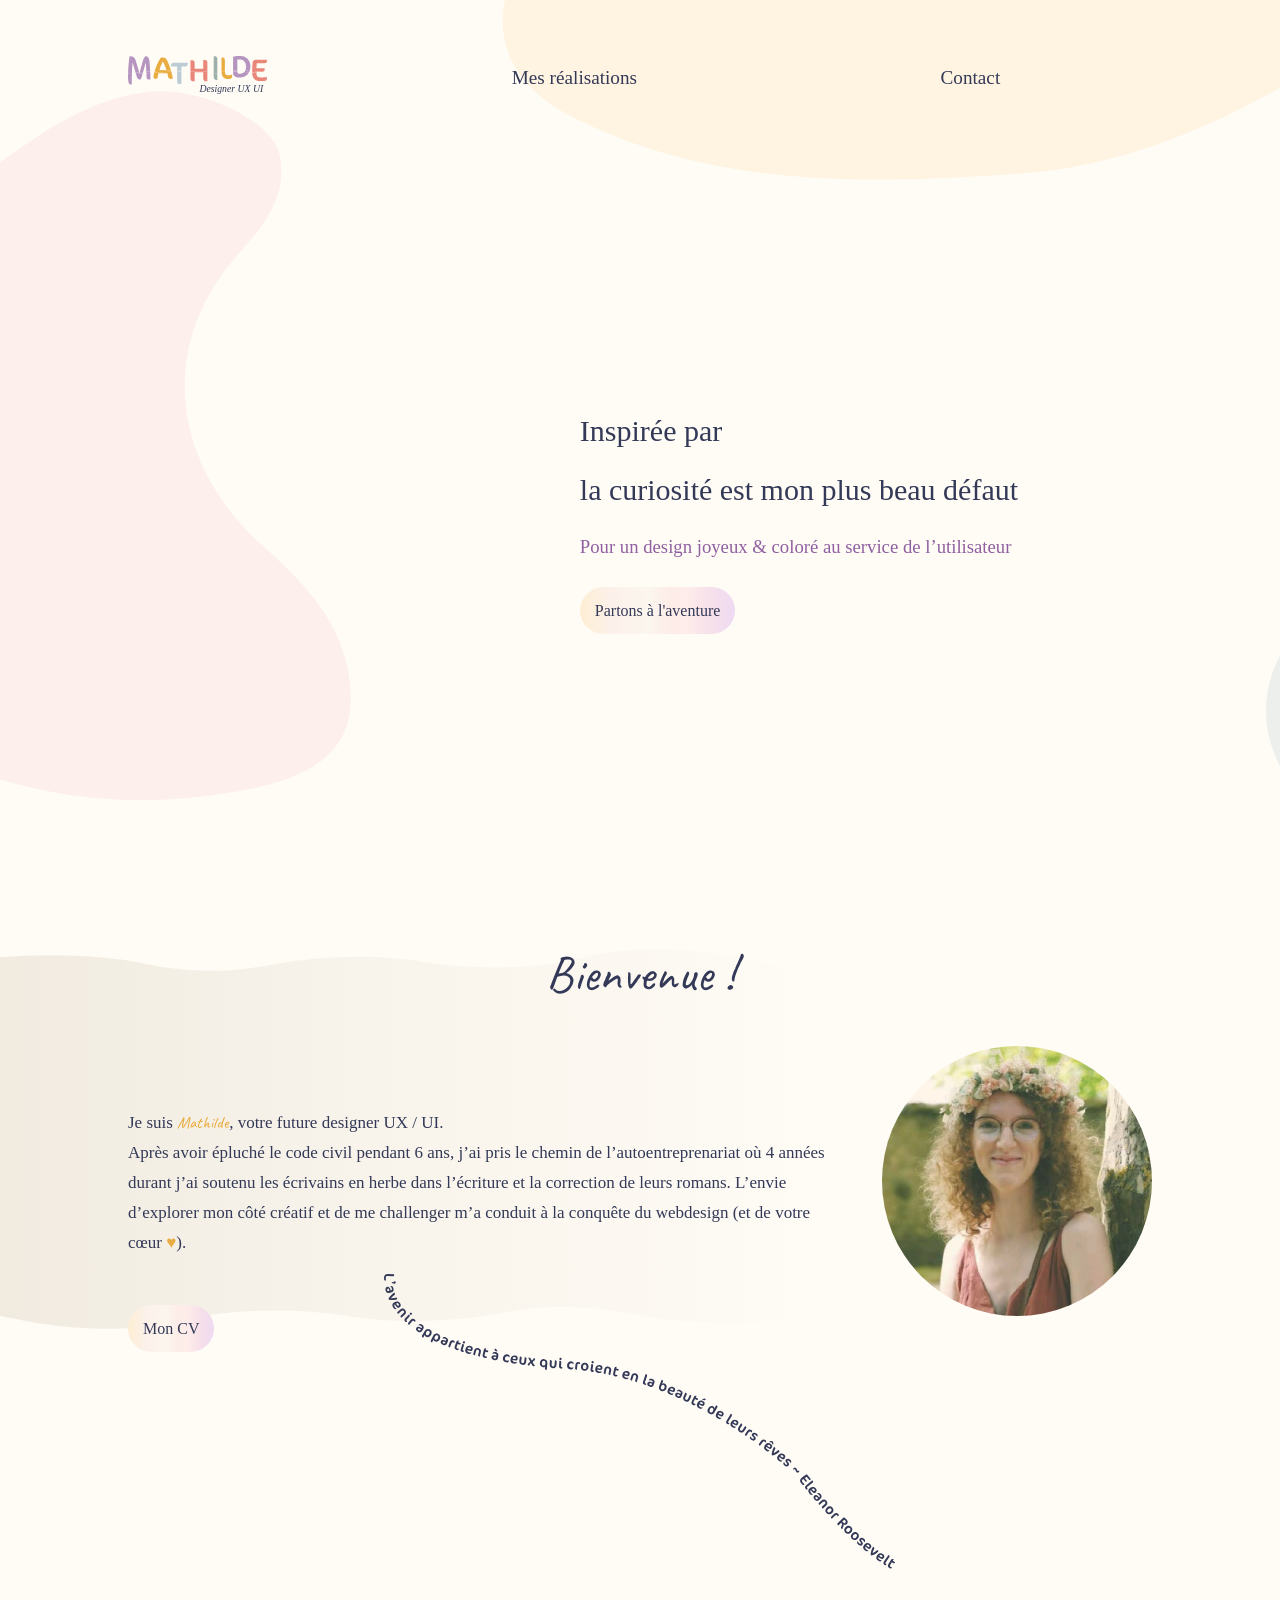
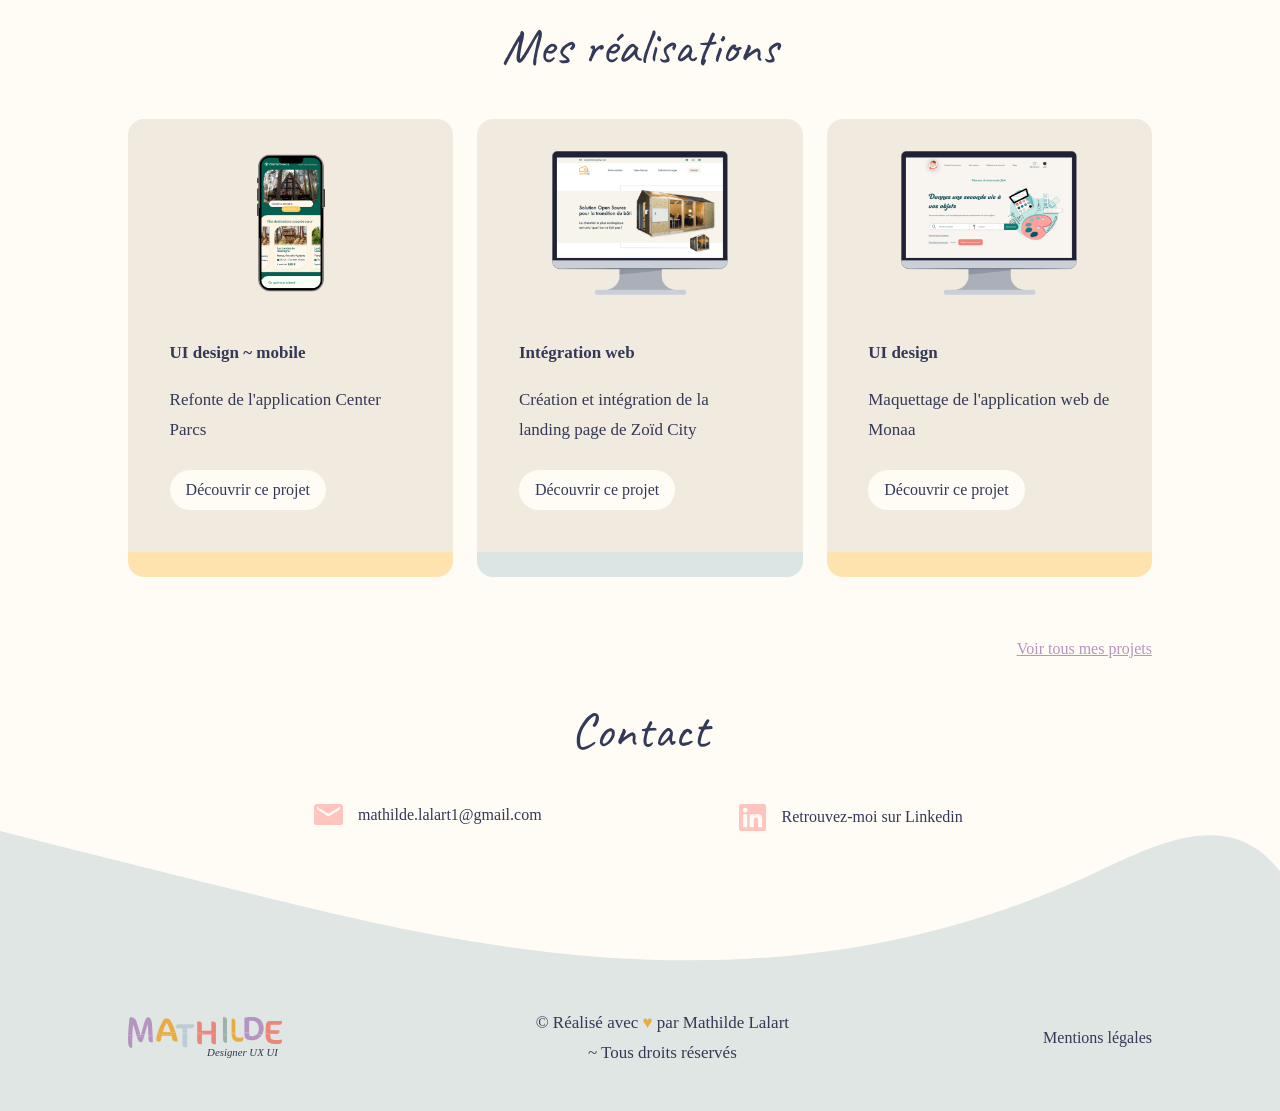
==== commit 4b072206: "20.10.23" ====
--- a/index.html
+++ b/index.html
@@ -90,7 +90,7 @@
             <h1 id="realisations">Mes réalisations</h1>
             <div class="cards">
                 <div class="card card1">
-                    <img class="mockup" src="ressources/Center Parcs/mockup.png" alt="">
+                    <img class="mockup" src="ressources/center_parcs/mockup.png" alt="">
                     <div class="card-content">
                         <div>
                             <p class="titre">UI design ~ mobile</p>
@@ -101,7 +101,7 @@
                 </div>
 
                 <div class="card card2">
-                    <img class="mockup" src="ressources/ZoïdCity/mockup.png" alt="">
+                    <img class="mockup" src="ressources/zoidcity/mockup.png" alt="">
                     <div class="card-content">
                         <div>
                             <p class="titre">Intégration web</p>
